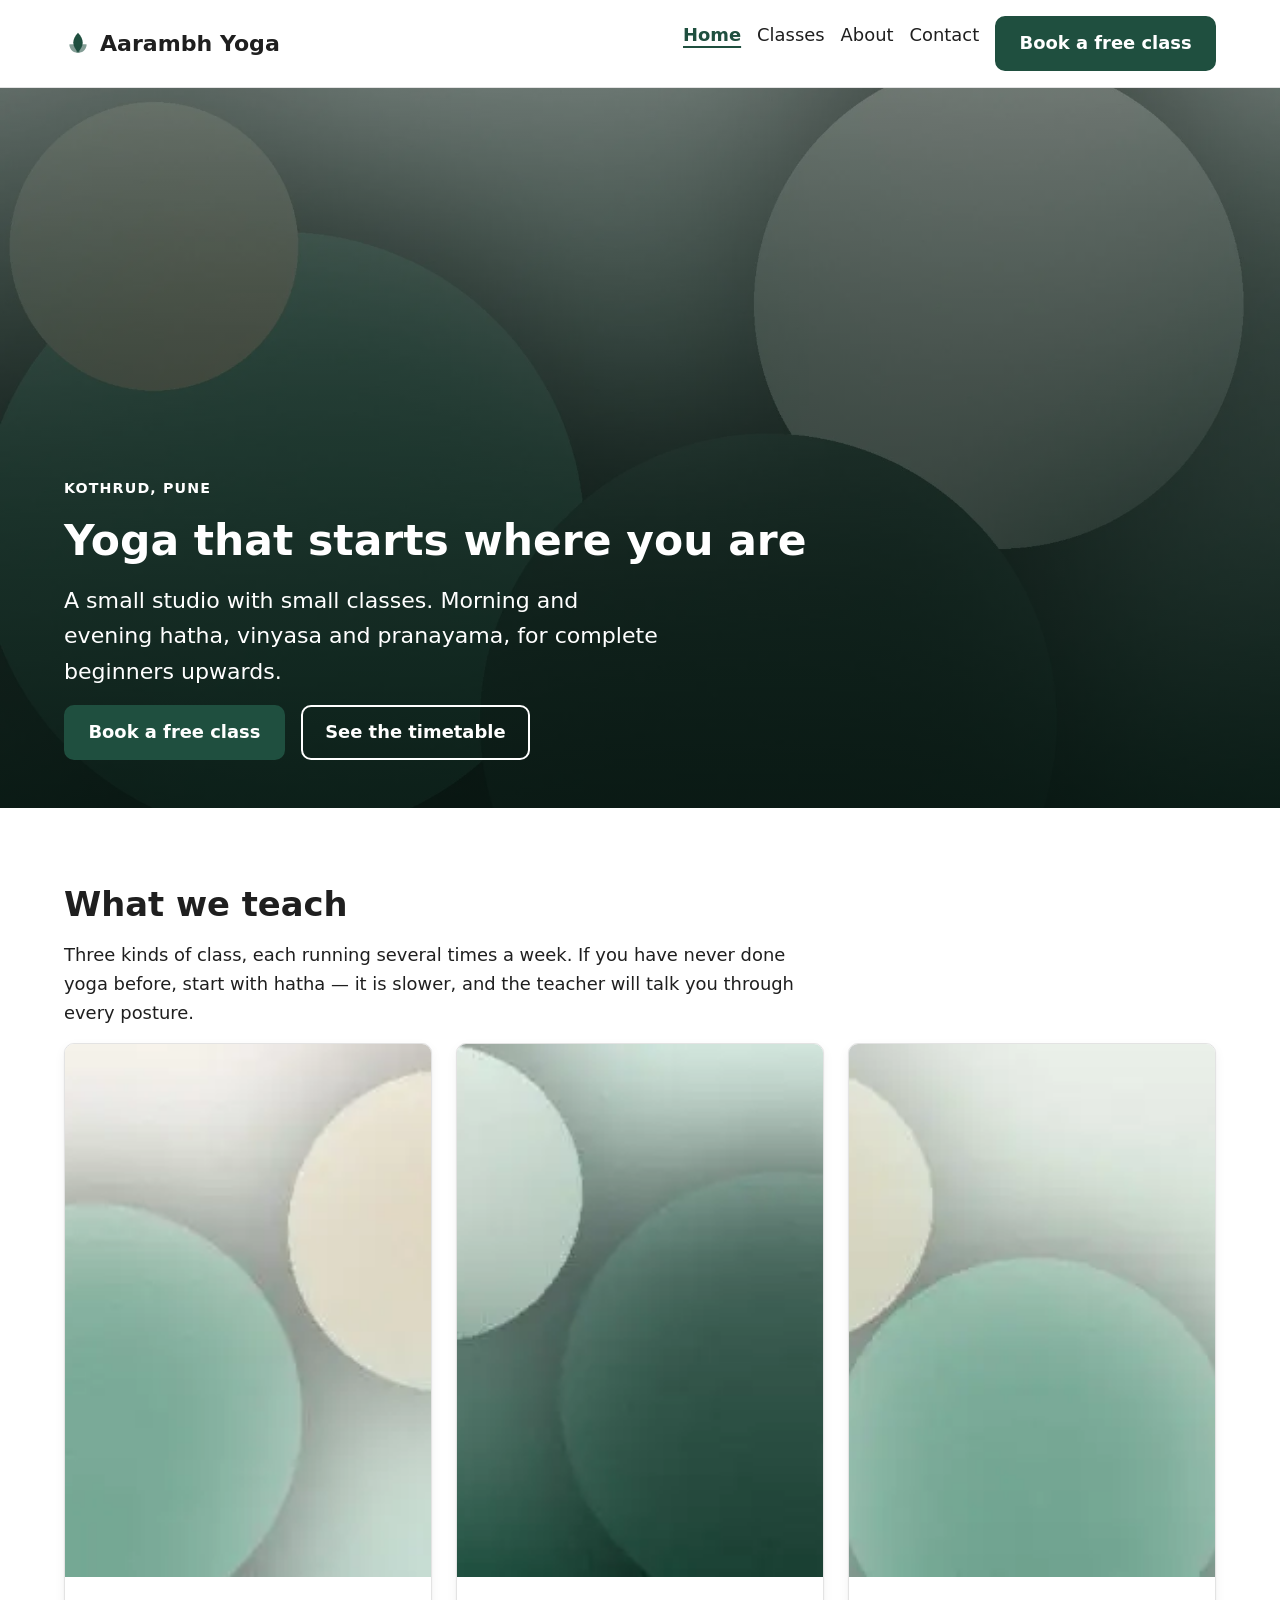
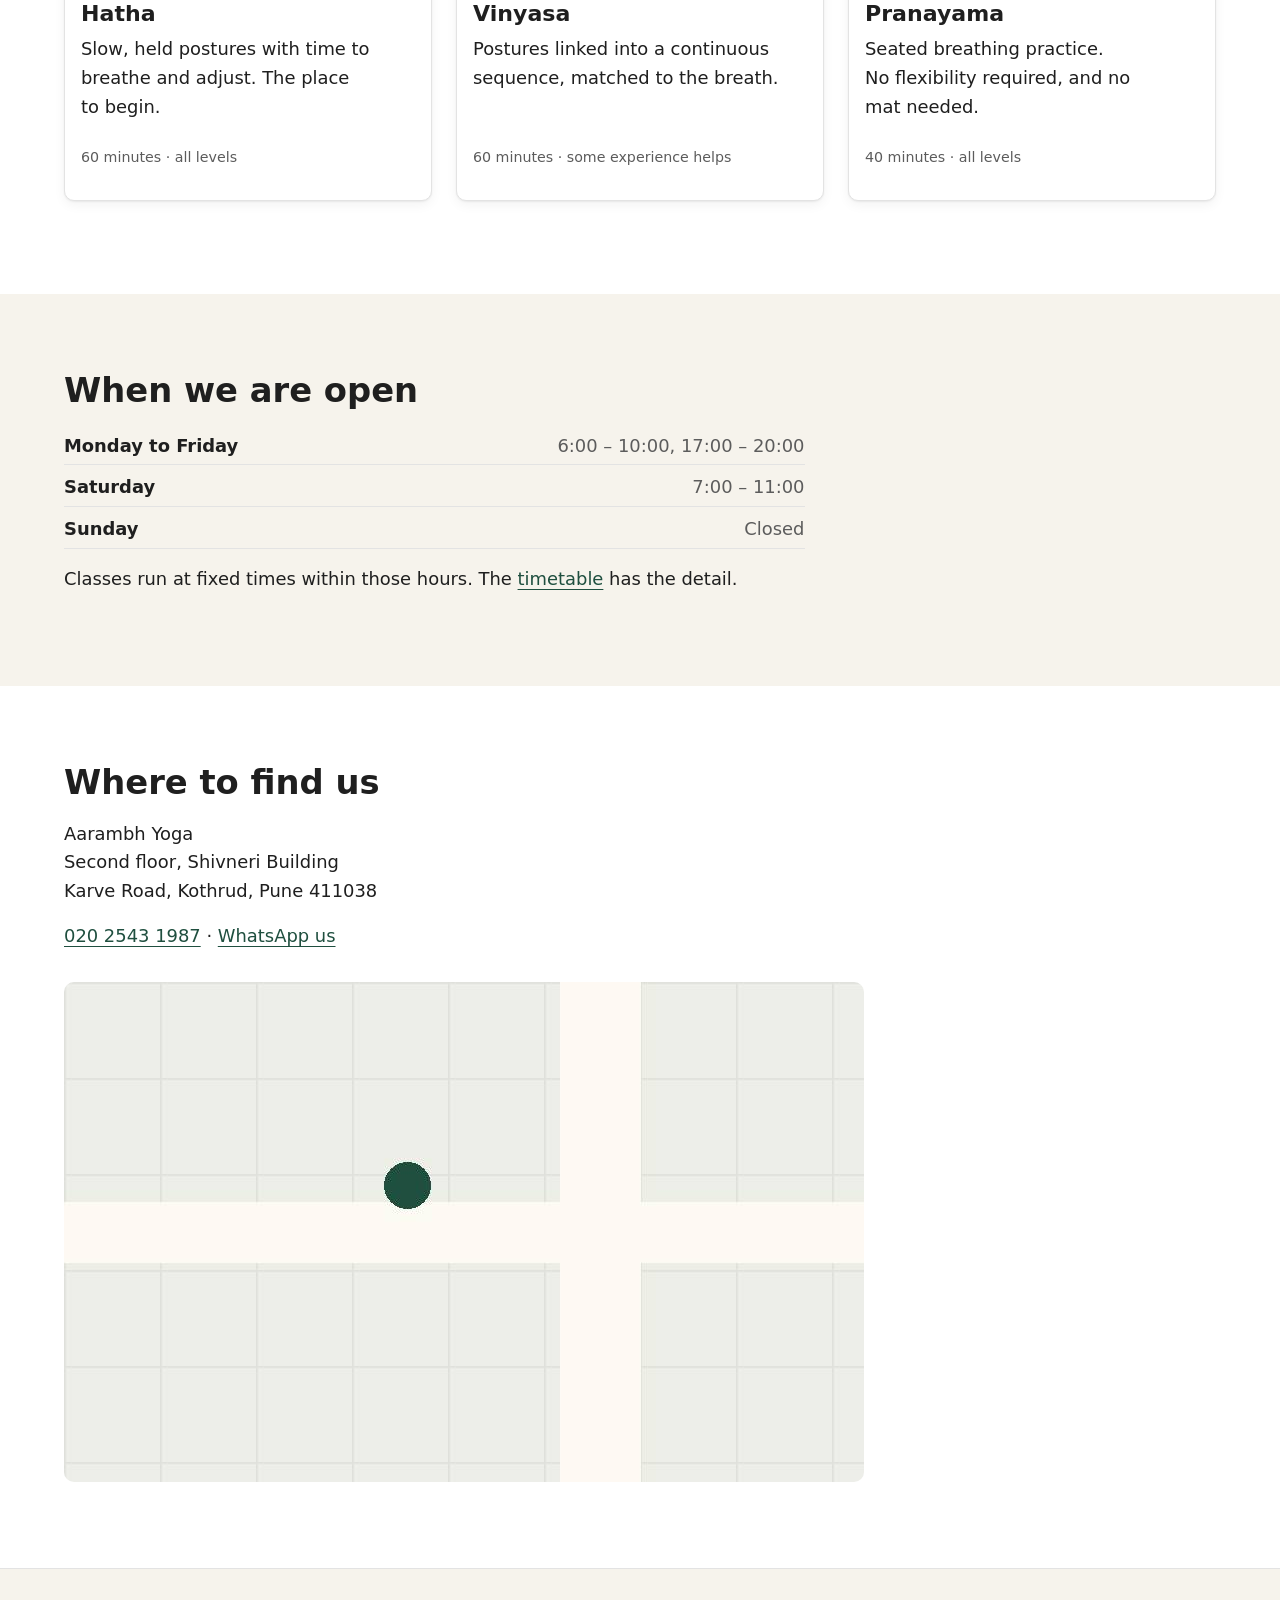
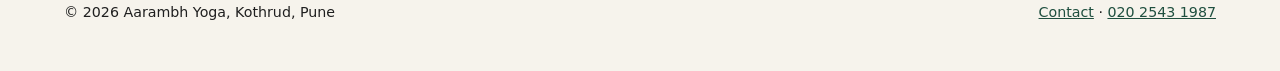
==== index.html @ 2add1c7c "Aarambh Yoga: the Web UI Foundation capstone site Four pages plus a 404, in HTML and CSS only. No fr" ====
<!doctype html>
<html lang="en">
<head>
  <meta charset="UTF-8">
  <meta name="viewport" content="width=device-width, initial-scale=1.0">
  <title>Aarambh Yoga — Hatha and vinyasa classes in Kothrud, Pune</title>
  <meta name="description" content="A small yoga studio in Kothrud, Pune. Morning and evening hatha, vinyasa and pranayama classes for complete beginners upwards. First class free.">
  <link rel="canonical" href="https://aarambhyoga.example/">
  <link rel="icon" href="images/favicon.svg" type="image/svg+xml">
  <link rel="stylesheet" href="styles.css">
  <meta property="og:type" content="website">
  <meta property="og:title" content="Aarambh Yoga — Hatha and vinyasa classes in Kothrud, Pune">
  <meta property="og:description" content="Morning and evening classes for complete beginners upwards. First class free.">
  <meta property="og:image" content="https://aarambhyoga.example/images/hero-1200.jpg">
  <meta property="og:url" content="https://aarambhyoga.example/">
</head>
<body>
  <a class="skip-link" href="#main">Skip to main content</a>

  <header class="site-header">
    <div class="container site-header__inner">
      <a class="logo" href="index.html">
        <svg viewBox="0 0 32 32" fill="none" aria-hidden="true" focusable="false">
          <path d="M16 3c3.6 3.9 5.4 7.6 5.4 11.2 0 3.6-1.8 7.3-5.4 11.1-3.6-3.8-5.4-7.5-5.4-11.1C10.6 10.6 12.4 6.9 16 3Z" fill="currentColor"/>
          <path d="M6 16.5c3.4-.7 6.1-.2 8.2 1.4 2 1.6 3.3 4.2 3.8 7.9-3.6.5-6.4-.1-8.4-1.8-2-1.6-3.2-4.2-3.6-7.5Z" fill="currentColor" opacity=".55"/>
          <path d="M26 16.5c-.4 3.3-1.6 5.9-3.6 7.5-2 1.7-4.8 2.3-8.4 1.8.5-3.7 1.8-6.3 3.8-7.9 2.1-1.6 4.8-2.1 8.2-1.4Z" fill="currentColor" opacity=".55"/>
        </svg>
        Aarambh Yoga
      </a>
      <nav aria-label="Main">
        <ul class="nav-list">
          <li><a href="index.html" aria-current="page">Home</a></li>
          <li><a href="classes.html">Classes</a></li>
          <li><a href="about.html">About</a></li>
          <li><a href="contact.html">Contact</a></li>
        </ul>
      </nav>
      <a class="button" href="contact.html">Book a free class</a>
    </div>
  </header>

  <main id="main" tabindex="-1">
    <section class="hero">
      <div class="hero__media">
        <picture>
          <source
            type="image/webp"
            srcset="images/hero-400.webp 400w, images/hero-800.webp 800w, images/hero-1200.webp 1200w, images/hero-2000.webp 2000w"
            sizes="100vw">
          <img
            src="images/hero-1200.jpg"
            srcset="images/hero-400.jpg 400w, images/hero-800.jpg 800w, images/hero-1200.jpg 1200w, images/hero-2000.jpg 2000w"
            sizes="100vw"
            alt=""
            width="1200" height="675"
            fetchpriority="high">
        </picture>
      </div>
      <div class="hero__scrim"></div>
      <div class="hero__body">
        <div class="container">
          <p class="eyebrow eyebrow--on-image">Kothrud, Pune</p>
          <h1>Yoga that starts where you are</h1>
          <p>A small studio with small classes. Morning and evening hatha, vinyasa and pranayama, for complete beginners upwards.</p>
          <div class="hero__actions">
            <a class="button" href="contact.html">Book a free class</a>
            <a class="button button--ghost" href="classes.html">See the timetable</a>
          </div>
        </div>
      </div>
    </section>

    <section class="section">
      <div class="container stack">
        <h2>What we teach</h2>
        <p class="prose">Three kinds of class, each running several times a week. If you have never done yoga before, start with hatha — it is slower, and the teacher will talk you through every posture.</p>

        <ul class="grid-auto">
          <li>
            <article class="card">
              <div class="card__media">
                <picture>
                  <source type="image/webp" srcset="images/class-hatha-400.webp 400w, images/class-hatha-800.webp 800w" sizes="(min-width: 48rem) 22rem, 100vw">
                  <img src="images/class-hatha-800.jpg" srcset="images/class-hatha-400.jpg 400w, images/class-hatha-800.jpg 800w" sizes="(min-width: 48rem) 22rem, 100vw" alt="A quiet studio floor laid out with mats before a hatha class" width="800" height="533" loading="lazy">
                </picture>
              </div>
              <div class="card__body">
                <h3 class="card__title">Hatha</h3>
                <p>Slow, held postures with time to breathe and adjust. The place to begin.</p>
                <p class="card__meta">60 minutes · all levels</p>
              </div>
            </article>
          </li>
          <li>
            <article class="card">
              <div class="card__media">
                <picture>
                  <source type="image/webp" srcset="images/class-vinyasa-400.webp 400w, images/class-vinyasa-800.webp 800w" sizes="(min-width: 48rem) 22rem, 100vw">
                  <img src="images/class-vinyasa-800.jpg" srcset="images/class-vinyasa-400.jpg 400w, images/class-vinyasa-800.jpg 800w" sizes="(min-width: 48rem) 22rem, 100vw" alt="Warm evening light across the studio during a vinyasa class" width="800" height="533" loading="lazy">
                </picture>
              </div>
              <div class="card__body">
                <h3 class="card__title">Vinyasa</h3>
                <p>Postures linked into a continuous sequence, matched to the breath.</p>
                <p class="card__meta">60 minutes · some experience helps</p>
              </div>
            </article>
          </li>
          <li>
            <article class="card">
              <div class="card__media">
                <picture>
                  <source type="image/webp" srcset="images/class-pranayama-400.webp 400w, images/class-pranayama-800.webp 800w" sizes="(min-width: 48rem) 22rem, 100vw">
                  <img src="images/class-pranayama-800.jpg" srcset="images/class-pranayama-400.jpg 400w, images/class-pranayama-800.jpg 800w" sizes="(min-width: 48rem) 22rem, 100vw" alt="Cushions arranged in a circle for a seated pranayama session" width="800" height="533" loading="lazy">
                </picture>
              </div>
              <div class="card__body">
                <h3 class="card__title">Pranayama</h3>
                <p>Seated breathing practice. No flexibility required, and no mat needed.</p>
                <p class="card__meta">40 minutes · all levels</p>
              </div>
            </article>
          </li>
        </ul>
      </div>
    </section>

    <section class="section section--surface">
      <div class="container stack">
        <h2>When we are open</h2>
        <dl class="hours prose">
          <div><dt>Monday to Friday</dt><dd>6:00 – 10:00, 17:00 – 20:00</dd></div>
          <div><dt>Saturday</dt><dd>7:00 – 11:00</dd></div>
          <div><dt>Sunday</dt><dd>Closed</dd></div>
        </dl>
        <p class="prose">Classes run at fixed times within those hours. The <a href="classes.html">timetable</a> has the detail.</p>
      </div>
    </section>

    <section class="section">
      <div class="container stack">
        <h2>Where to find us</h2>
        <p class="prose">
          Aarambh Yoga<br>
          Second floor, Shivneri Building<br>
          Karve Road, Kothrud, Pune 411038
        </p>
        <p><a href="tel:+912025431987">020 2543 1987</a> · <a href="https://wa.me/919876543210">WhatsApp us</a></p>
        <a class="map-link" href="https://www.openstreetmap.org/search?query=Karve%20Road%20Kothrud%20Pune">
          <img src="images/map-kothrud-800.jpg" alt="Map showing Aarambh Yoga on Karve Road, Kothrud, Pune. Opens OpenStreetMap." width="800" height="500" loading="lazy">
        </a>
      </div>
    </section>
  </main>

  <footer class="site-footer">
    <div class="container site-footer__inner">
      <p>© 2026 Aarambh Yoga, Kothrud, Pune</p>
      <p><a href="contact.html">Contact</a> · <a href="tel:+912025431987">020 2543 1987</a></p>
    </div>
  </footer>
</body>
</html>
---- styles.css ----
/* =============================================================
   Aarambh Yoga — one stylesheet, in cascade layers.
   Layer order is declared once here, so file order never matters.
   ============================================================= */
@layer reset, tokens, base, layout, components, utilities;

/* ============================ reset ========================= */
@layer reset {
  *, *::before, *::after { box-sizing: border-box; }
  * { margin: 0; }

  body {
    min-height: 100dvh;
    -webkit-font-smoothing: antialiased;
  }

  img, picture, video, svg { display: block; max-width: 100%; }

  input, button, textarea, select { font: inherit; color: inherit; }

  :where(p, h1, h2, h3, h4) { overflow-wrap: break-word; }

  :where(ul[class], ol[class]) { list-style: none; padding: 0; }
}

/* ============================ tokens ======================== */
@layer tokens {
  :root {
    color-scheme: light dark;

    /* layer 1: the palette, named for what the colours are */
    --green-900: #15352a;
    --green-700: #1f4f3f;
    --green-500: #2f7a61;
    --green-200: #cfe5dc;
    --green-050: #f2f8f5;
    --sand-100: #f6f3ec;
    --grey-900: #1f1f1f;
    --grey-600: #5c5c5c;
    --grey-400: #767676;
    --grey-200: #e3e3e3;
    --red-600: #b3261e;

    /* layer 2: semantic tokens. Components use only these. */
    --colour-bg: #ffffff;
    --colour-surface: var(--sand-100);
    --colour-text: var(--grey-900);          /* 16.5:1 on --colour-bg */
    --colour-text-muted: var(--grey-600);    /*  6.7:1 */
    --colour-border: var(--grey-400);        /*  4.5:1 — 3:1 is the requirement for a boundary */
    --colour-border-soft: var(--grey-200);
    --colour-accent: var(--green-700);
    --colour-accent-hover: var(--green-900);
    --colour-accent-soft: var(--green-050);
    --colour-on-accent: #ffffff;
    --colour-error: var(--red-600);          /*  6.5:1 */
    --colour-focus: var(--green-700);

    /* fluid type: every middle value keeps a rem term, so it still
       responds to the visitor's own font-size setting. */
    --step--1: clamp(0.833rem, 0.81rem + 0.11vw, 0.889rem);
    --step-0:  clamp(1rem,     0.96rem + 0.20vw, 1.125rem);
    --step-1:  clamp(1.2rem,   1.14rem + 0.30vw, 1.406rem);
    --step-2:  clamp(1.44rem,  1.35rem + 0.44vw, 1.758rem);
    --step-3:  clamp(1.728rem, 1.59rem + 0.65vw, 2.197rem);
    --step-4:  clamp(2.074rem, 1.87rem + 0.98vw, 2.746rem);

    --space-1: 0.25rem;
    --space-2: 0.5rem;
    --space-3: 1rem;
    --space-4: 1.5rem;
    --space-5: 2rem;
    --space-6: 3rem;
    --section-space: clamp(2.5rem, 6vw, 5rem);
    --gutter: clamp(1rem, 4vw, 2rem);

    --radius: 10px;
    --measure: 65ch;

    /* a named z-index scale, so no bare numbers appear anywhere */
    --z-header: 200;
    --z-skip: 900;
  }

  @media (prefers-color-scheme: dark) {
    :root:not([data-theme="light"]) {
      --colour-bg: #14181a;
      --colour-surface: #1d2326;
      --colour-text: #e8eaea;              /* 14.8:1 on --colour-bg */
      --colour-text-muted: #a3adad;        /*  7.8:1 — a lighter grey is needed here */
      --colour-border: #667376;          /*  3.6:1 — #4b5658 measured only 2.36 */
      --colour-border-soft: #2f3a3d;
      --colour-accent: #6ec48f;
      --colour-accent-hover: #8fd6a8;
      --colour-accent-soft: #1b2a24;
      --colour-on-accent: #10201a;
      --colour-error: #f2807a;
      --colour-focus: #6ec48f;
    }
  }
}

/* ============================= base ========================= */
@layer base {
  body {
    background: var(--colour-bg);
    color: var(--colour-text);
    font-family: system-ui, -apple-system, "Segoe UI", Roboto, sans-serif;
    font-size: var(--step-0);
    line-height: 1.6;
  }

  h1, h2, h3 { line-height: 1.2; text-wrap: balance; }
  h1 { font-size: var(--step-4); }
  h2 { font-size: var(--step-3); }
  h3 { font-size: var(--step-2); }

  p { text-wrap: pretty; }
  p, ul, ol, table, figure { margin-block-end: var(--space-3); }

  a { color: var(--colour-accent); }
  /* underlined in prose, because colour alone is not a signal */
  main p a, main li a {
    text-decoration: underline;
    text-decoration-thickness: 1px;
    text-underline-offset: 0.2em;
  }

  :focus-visible {
    outline: 3px solid var(--colour-focus);
    outline-offset: 2px;
    border-radius: 3px;
  }

  /* leave room for the sticky header when focus is scrolled into view */
  :target, [id] { scroll-margin-top: 6rem; }
}

/* ============================ layout ======================== */
@layer layout {
  .container {
    width: min(100% - (2 * var(--gutter)), 72rem);
    margin-inline: auto;
  }

  .prose { max-width: var(--measure); }

  .section { padding-block: var(--section-space); }
  .section--surface { background: var(--colour-surface); }

  .stack > * + * { margin-block-start: var(--space-3); }

  /* every card slot is a container, so components adapt to their slot */
  .grid-auto {
    display: grid;
    grid-template-columns: repeat(auto-fit, minmax(min(16rem, 100%), 1fr));
    gap: var(--space-4);
  }
  .grid-auto > * { container-type: inline-size; }
}

/* ========================== components ====================== */
@layer components {

  /* ---- skip link: first focusable thing, visible only on focus ---- */
  .skip-link {
    position: absolute;
    inset-inline-start: -9999px;
    inset-block-start: 0;
    z-index: var(--z-skip);
    padding: var(--space-2) var(--space-3);
    background: var(--colour-bg);
    color: var(--colour-accent);
    border: 2px solid var(--colour-accent);
    border-radius: 0 0 var(--radius) 0;
  }
  .skip-link:focus { inset-inline-start: 0; }

  /* ---- header ---- */
  .site-header {
    position: sticky;
    inset-block-start: 0;
    z-index: var(--z-header);
    background: var(--colour-bg);   /* required, or content scrolls behind it */
    border-block-end: 1px solid var(--colour-border-soft);
  }
  .site-header__inner {
    display: flex;
    flex-wrap: wrap;
    align-items: center;
    gap: var(--space-3);
    padding-block: var(--space-3);
  }
  /* one auto margin: logo left, everything else right, for any child count */
  .logo {
    display: flex;
    align-items: center;
    gap: var(--space-2);
    margin-inline-end: auto;
    font-size: var(--step-1);
    font-weight: 700;
    color: var(--colour-text);
    text-decoration: none;
  }
  .logo svg { width: 1.75rem; height: 1.75rem; color: var(--colour-accent); }

  .nav-list { display: flex; flex-wrap: wrap; gap: var(--space-3); }
  .nav-list a {
    color: var(--colour-text);
    text-decoration: none;
    padding-block: var(--space-1);
  }
  .nav-list a:hover { text-decoration: underline; }
  /* the current page, marked by more than colour */
  .nav-list a[aria-current="page"] {
    color: var(--colour-accent);
    font-weight: 700;
    text-decoration: underline;
    text-decoration-thickness: 2px;
    text-underline-offset: 0.3em;
  }

  /* ---- buttons ---- */
  .button {
    --button-bg: var(--colour-accent);
    --button-fg: var(--colour-on-accent);
    display: inline-flex;
    align-items: center;
    justify-content: center;
    gap: var(--space-2);
    min-height: 44px;                 /* a comfortable touch target */
    padding: 0.625em 1.25em;
    background: var(--button-bg);
    color: var(--button-fg);
    border: 2px solid var(--button-bg);
    border-radius: var(--radius);
    font-weight: 600;
    text-decoration: none;
    cursor: pointer;
  }
  .button:hover { --button-bg: var(--colour-accent-hover); }
  .button--ghost {
    --button-bg: transparent;
    --button-fg: var(--colour-accent);
    border-color: currentColor;
  }
  .button--ghost:hover {
    --button-bg: var(--colour-accent-soft);
    --button-fg: var(--colour-accent-hover);
  }

  /* ---- hero: an <img>, not a background, so it can have srcset ---- */
  .hero { display: grid; }
  .hero > * { grid-area: 1 / 1; }       /* overlap, with no positioning */
  .hero__media img {
    width: 100%;
    height: 100%;
    aspect-ratio: 16 / 9;
    object-fit: cover;
    object-position: 50% 40%;
    background: var(--colour-surface);  /* visible if the file fails */
  }
  .hero__scrim {
    /* 0.55 at the weak end, not 0.35: the eyebrow sits up here and measured
       only 3.28:1 against the lightest pixel of the photograph at 0.35. */
    background: linear-gradient(to top, rgb(8 20 16 / 0.86), rgb(8 20 16 / 0.55));
  }
  .hero__body {
    display: grid;
    align-content: end;
    padding-block: var(--space-6);
    color: #ffffff;
  }
  .hero__body .container > * + * { margin-block-start: var(--space-3); }
  .hero h1 { max-width: 28ch; }
  /* :not(.eyebrow) so this does not out-specify the .eyebrow class below.
     Without it, .hero p (0,1,1) beats .eyebrow (0,1,0) and the eyebrow
     silently renders at body size. */
  .hero p:not(.eyebrow) { max-width: 46ch; font-size: var(--step-1); }
  .hero__actions { display: flex; flex-wrap: wrap; gap: var(--space-3); }
  .hero .button--ghost {
    --button-fg: #ffffff;
    border-color: #ffffff;
  }
  .hero .button--ghost:hover { --button-bg: rgb(255 255 255 / 0.16); --button-fg: #ffffff; }

  /* ---- cards ---- */
  .card {
    display: flex;
    flex-direction: column;
    gap: var(--space-2);
    height: 100%;
    background: var(--colour-bg);
    border: 1px solid var(--colour-border-soft);
    border-radius: var(--radius);
    overflow: hidden;                   /* clips the image to the radius */
    box-shadow: 0 1px 2px rgb(0 0 0 / 0.06), 0 4px 12px rgb(0 0 0 / 0.05);
  }
  .card__media img {
    width: 100%;
    aspect-ratio: 3 / 2;
    object-fit: cover;
    background: var(--colour-surface);
  }
  .card__body {
    display: flex;
    flex-direction: column;
    gap: var(--space-2);
    flex: 1;                            /* absorbs the spare height … */
    padding: var(--space-3);
  }
  .card__title { font-size: var(--step-1); }
  .card__meta {
    margin-block-start: auto;           /* … so this reaches the bottom */
    color: var(--colour-text-muted);
    font-size: var(--step--1);
  }
  /* the component adapts to its own slot, not to the viewport */
  @container (width >= 26rem) {
    .card { flex-direction: row; }
    .card__media { flex: 0 0 11rem; }
    .card__media img { height: 100%; aspect-ratio: auto; }
  }
  /* a card containing no image needs no reserved space */
  .card:not(:has(.card__media)) .card__body { padding-block-start: var(--space-4); }

  /* ---- the class timetable ---- */
  .table-wrap { overflow-x: auto; }     /* scrolls inside itself on a phone */
  .timetable {
    border-collapse: collapse;
    width: 100%;
    min-width: 34rem;
    font-variant-numeric: tabular-nums; /* so the times line up */
  }
  .timetable caption {
    text-align: start;
    font-weight: 700;
    margin-block-end: var(--space-2);
  }
  .timetable :is(th, td) {
    border: 1px solid var(--colour-border-soft);
    padding: var(--space-2) var(--space-3);
    text-align: start;
    vertical-align: top;
  }
  .timetable thead th { background: var(--colour-accent-soft); }
  .timetable tbody th { font-weight: 600; white-space: nowrap; }
  .timetable td:empty::after {
    content: "—";
    color: var(--colour-text-muted);
  }

  /* ---- the hours list ---- */
  .hours { display: grid; gap: var(--space-1); }
  .hours div {
    display: flex;
    justify-content: space-between;
    gap: var(--space-3);
    padding-block: var(--space-1);
    border-block-end: 1px solid var(--colour-border-soft);
  }
  .hours dt { font-weight: 600; }
  .hours dd { color: var(--colour-text-muted); font-variant-numeric: tabular-nums; }

  /* ---- the form ---- */
  .form { display: grid; gap: var(--space-4); max-width: 34rem; }
  .field { display: grid; gap: var(--space-1); }
  .field > label { font-weight: 600; }
  .field__hint { font-size: var(--step--1); color: var(--colour-text-muted); }

  .field :is(input, select, textarea) {
    appearance: none;
    width: 100%;
    font-size: max(1rem, 16px);         /* iOS zooms below 16px on focus */
    padding: 0.625rem 0.75rem;
    background: var(--colour-bg);
    border: 1px solid var(--colour-border);
    border-radius: var(--radius);
  }
  .field textarea { resize: vertical; min-height: 7rem; }
  .field select {
    padding-inline-end: 2.5rem;
    background-image: url("data:image/svg+xml,%3Csvg xmlns='http://www.w3.org/2000/svg' viewBox='0 0 12 8'%3E%3Cpath d='M1 1l5 5 5-5' fill='none' stroke='%235c5c5c' stroke-width='2'/%3E%3C/svg%3E");
    background-repeat: no-repeat;
    background-position: right 0.75rem center;
    background-size: 12px 8px;
  }
  .field :is(input, textarea)::placeholder {
    color: var(--colour-text-muted);
    opacity: 1;                         /* Firefox dims placeholders further */
  }
  /* :user-invalid, not :invalid — nothing is red before they have typed */
  .field :is(input, select, textarea):user-invalid { border-color: var(--colour-error); }

  .field__error { display: none; color: var(--colour-error); font-size: var(--step--1); }
  .field:has(:user-invalid) .field__error { display: flex; gap: var(--space-1); }

  .checkbox {
    display: flex;
    align-items: start;
    gap: var(--space-2);
    cursor: pointer;
  }
  .checkbox input {
    accent-color: var(--colour-accent);
    width: 1.15rem;
    height: 1.15rem;
    flex: 0 0 auto;
    margin-block-start: 0.2rem;
  }

  /* ---- footer ---- */
  .site-footer {
    background: var(--colour-surface);
    border-block-start: 1px solid var(--colour-border-soft);
    padding-block: var(--space-5);
    font-size: var(--step--1);
  }
  .site-footer__inner {
    display: flex;
    flex-wrap: wrap;
    justify-content: space-between;
    gap: var(--space-4);
  }

  /* ---- misc ---- */
  .eyebrow {
    text-transform: uppercase;
    letter-spacing: 0.08em;   /* capitals need loosening */
    font-size: var(--step--1);
    font-weight: 700;
    color: var(--colour-accent);
  }
  /* on the hero, over the photograph */
  .eyebrow--on-image { color: #ffffff; }
  .figure figcaption {
    font-size: var(--step--1);
    color: var(--colour-text-muted);
    margin-block-start: var(--space-1);
  }
  .map-link { display: inline-block; border-radius: var(--radius); overflow: hidden; }
}

/* =========================== utilities ====================== */
@layer utilities {
  .visually-hidden:not(:focus):not(:active) {
    clip-path: inset(50%);
    height: 1px;
    width: 1px;
    overflow: hidden;
    position: absolute;
    white-space: nowrap;
  }
  .text-centre { text-align: center; }
  .flow-tight > * + * { margin-block-start: var(--space-2); }
}

/* ===================== motion, opt-in only ================== */
@media (prefers-reduced-motion: no-preference) {
  .card { transition: box-shadow 200ms ease-out, transform 200ms ease-out; }
  .card:hover {
    transform: translateY(-2px);       /* transform, not top — composite only */
    box-shadow: 0 2px 4px rgb(0 0 0 / 0.07), 0 12px 28px rgb(0 0 0 / 0.09);
  }
  .button { transition: background-color 150ms ease-out; }
}

/* ============ the safety net for anything not opted in ====== */
@media (prefers-reduced-motion: reduce) {
  *, *::before, *::after {
    animation-duration: 0.01ms !important;
    animation-iteration-count: 1 !important;
    transition-duration: 0.01ms !important;
    scroll-behavior: auto !important;
  }
}

/* ===================== forced colours ======================= */
@media (forced-colors: active) {
  .card, .button, .field :is(input, select, textarea) { border: 1px solid ButtonText; }
  .button { forced-color-adjust: none; }
}

/* ========================== print =========================== */
@media print {
  .site-header, .site-footer, .hero__media, .skip-link, .hero__actions { display: none; }
  body { font-size: 11pt; color: #000; background: #fff; }
  main p a::after { content: " (" attr(href) ")"; font-size: 9pt; }
  .table-wrap { overflow: visible; }
}
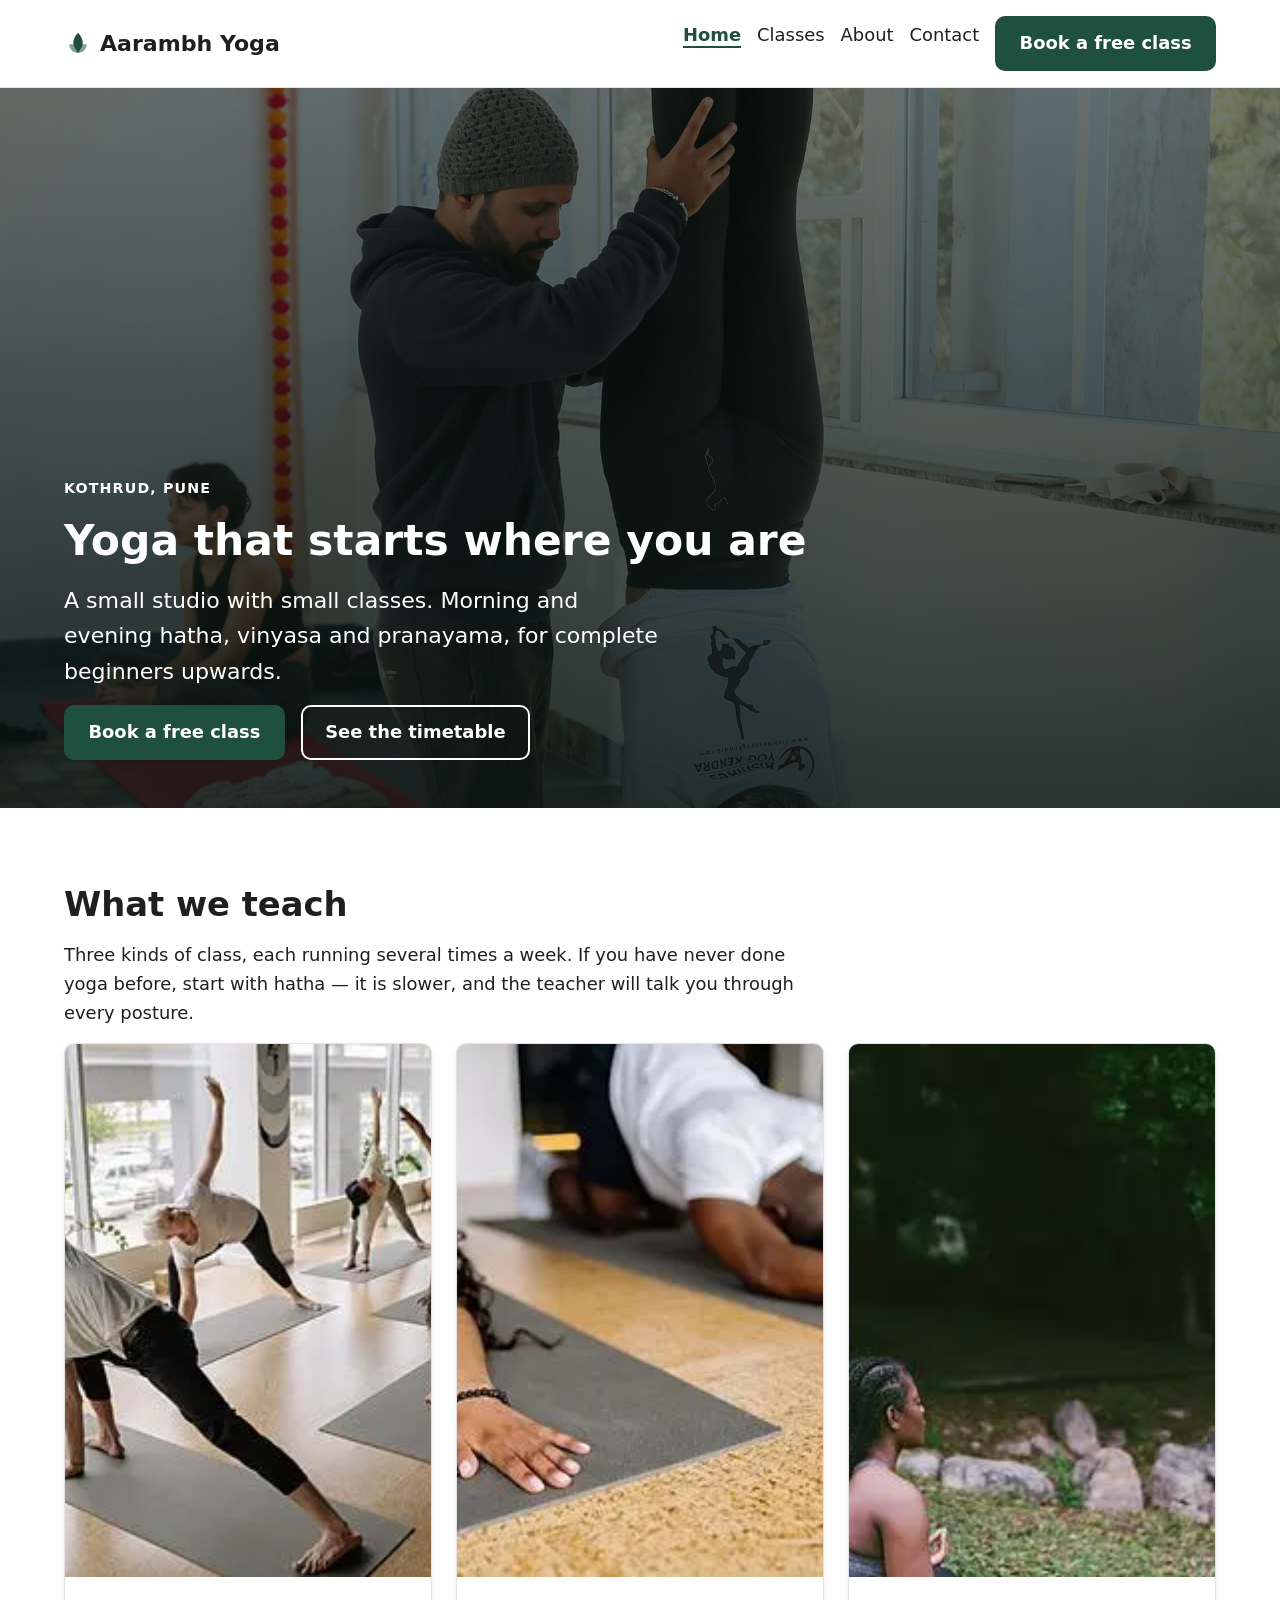
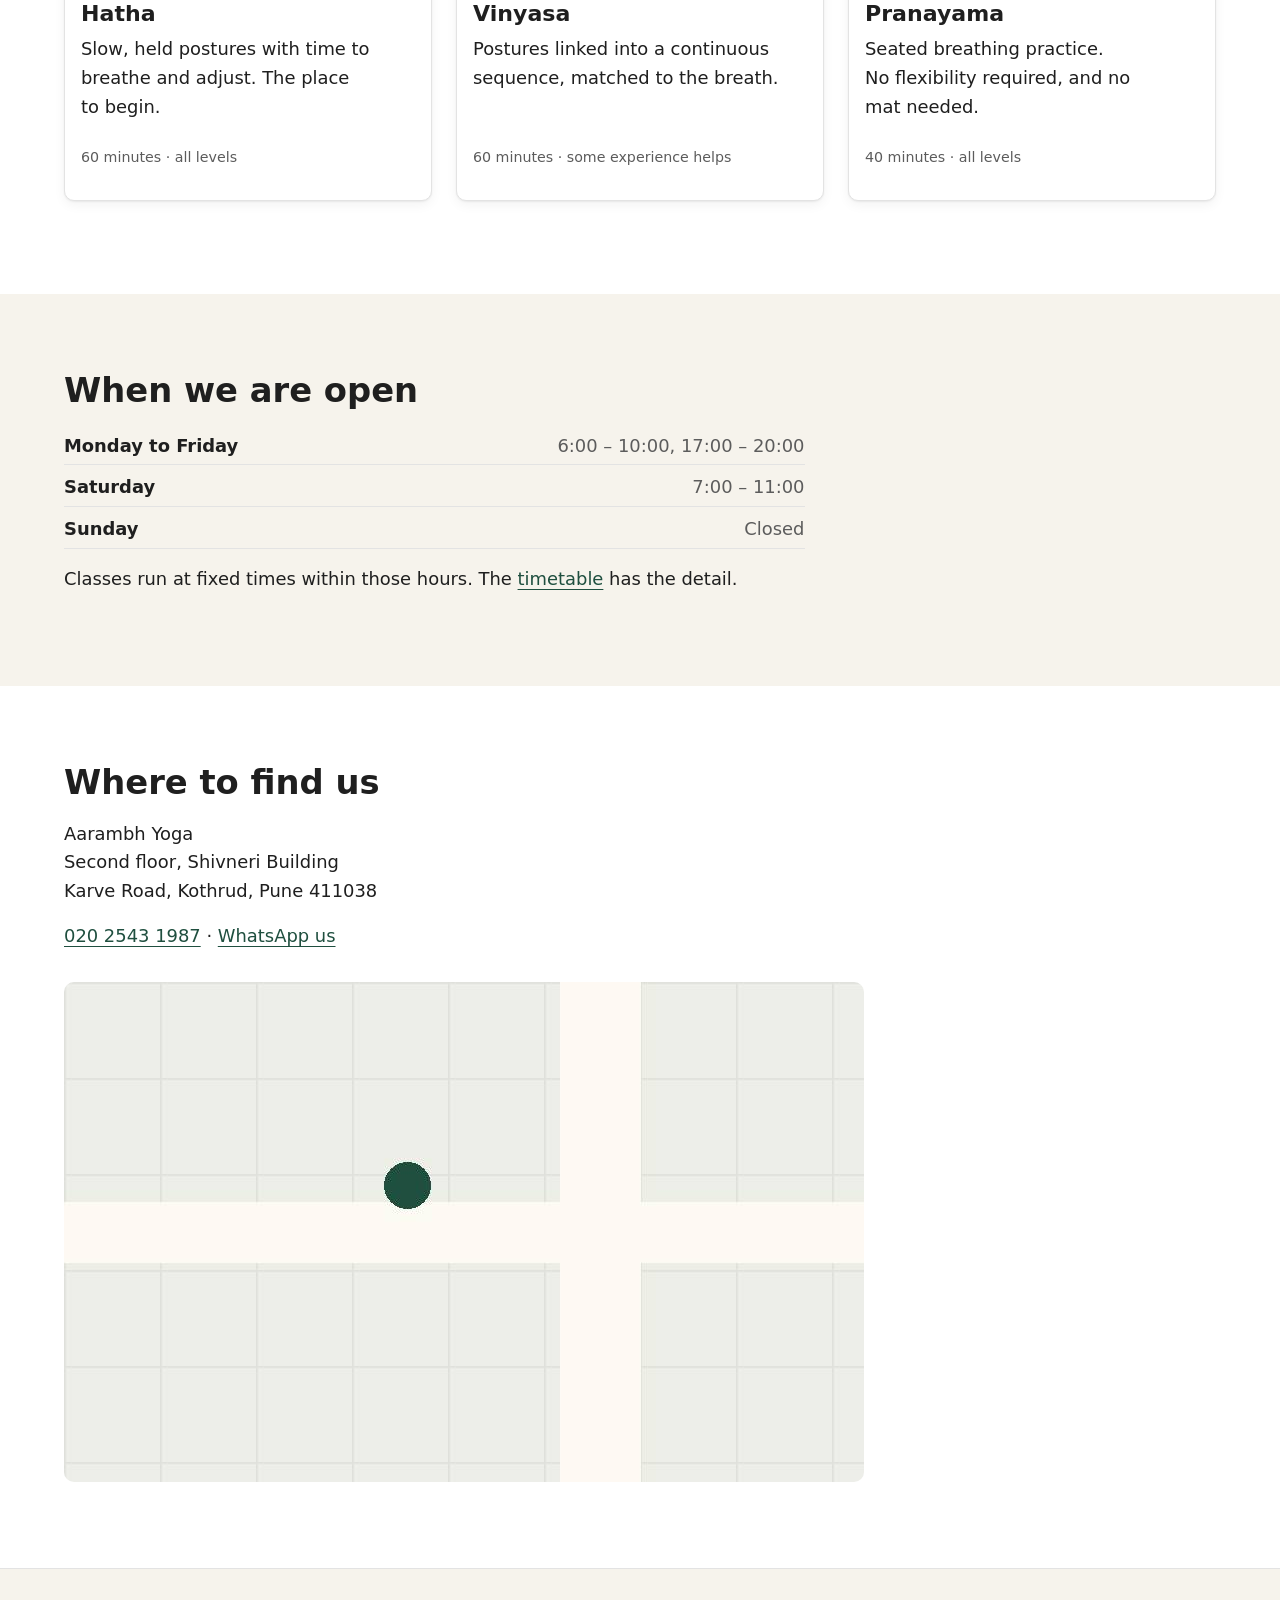
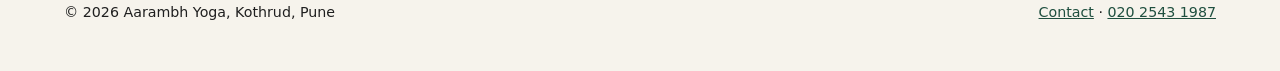
==== commit f51f6394: "Swap the generated placeholders for real Pexels photographs Every image except the map is now a real" ====
--- a/index.html
+++ b/index.html
@@ -81,7 +81,7 @@
               <div class="card__media">
                 <picture>
                   <source type="image/webp" srcset="images/class-hatha-400.webp 400w, images/class-hatha-800.webp 800w" sizes="(min-width: 48rem) 22rem, 100vw">
-                  <img src="images/class-hatha-800.jpg" srcset="images/class-hatha-400.jpg 400w, images/class-hatha-800.jpg 800w" sizes="(min-width: 48rem) 22rem, 100vw" alt="A quiet studio floor laid out with mats before a hatha class" width="800" height="533" loading="lazy">
+                  <img src="images/class-hatha-800.jpg" srcset="images/class-hatha-400.jpg 400w, images/class-hatha-800.jpg 800w" sizes="(min-width: 48rem) 22rem, 100vw" alt="A class holding triangle pose on grey mats, in a studio with windows down one wall" width="800" height="533" loading="lazy">
                 </picture>
               </div>
               <div class="card__body">
@@ -96,7 +96,7 @@
               <div class="card__media">
                 <picture>
                   <source type="image/webp" srcset="images/class-vinyasa-400.webp 400w, images/class-vinyasa-800.webp 800w" sizes="(min-width: 48rem) 22rem, 100vw">
-                  <img src="images/class-vinyasa-800.jpg" srcset="images/class-vinyasa-400.jpg 400w, images/class-vinyasa-800.jpg 800w" sizes="(min-width: 48rem) 22rem, 100vw" alt="Warm evening light across the studio during a vinyasa class" width="800" height="533" loading="lazy">
+                  <img src="images/class-vinyasa-800.jpg" srcset="images/class-vinyasa-400.jpg 400w, images/class-vinyasa-800.jpg 800w" sizes="(min-width: 48rem) 22rem, 100vw" alt="Three people lying forward on their mats, arms stretched out, partway through a sequence" width="800" height="533" loading="lazy">
                 </picture>
               </div>
               <div class="card__body">
@@ -111,7 +111,7 @@
               <div class="card__media">
                 <picture>
                   <source type="image/webp" srcset="images/class-pranayama-400.webp 400w, images/class-pranayama-800.webp 800w" sizes="(min-width: 48rem) 22rem, 100vw">
-                  <img src="images/class-pranayama-800.jpg" srcset="images/class-pranayama-400.jpg 400w, images/class-pranayama-800.jpg 800w" sizes="(min-width: 48rem) 22rem, 100vw" alt="Cushions arranged in a circle for a seated pranayama session" width="800" height="533" loading="lazy">
+                  <img src="images/class-pranayama-800.jpg" srcset="images/class-pranayama-400.jpg 400w, images/class-pranayama-800.jpg 800w" sizes="(min-width: 48rem) 22rem, 100vw" alt="A woman sitting upright and still, breathing, with trees behind her" width="800" height="533" loading="lazy">
                 </picture>
               </div>
               <div class="card__body">
@@ -147,7 +147,7 @@
         </p>
         <p><a href="tel:+912025431987">020 2543 1987</a> · <a href="https://wa.me/919876543210">WhatsApp us</a></p>
         <a class="map-link" href="https://www.openstreetmap.org/search?query=Karve%20Road%20Kothrud%20Pune">
-          <img src="images/map-kothrud-800.jpg" alt="Map showing Aarambh Yoga on Karve Road, Kothrud, Pune. Opens OpenStreetMap." width="800" height="500" loading="lazy">
+          <img src="images/map-kothrud-800.jpg" alt="Aarambh Yoga on Karve Road, Kothrud, Pune — open in OpenStreetMap" width="800" height="500" loading="lazy">
         </a>
       </div>
     </section>
